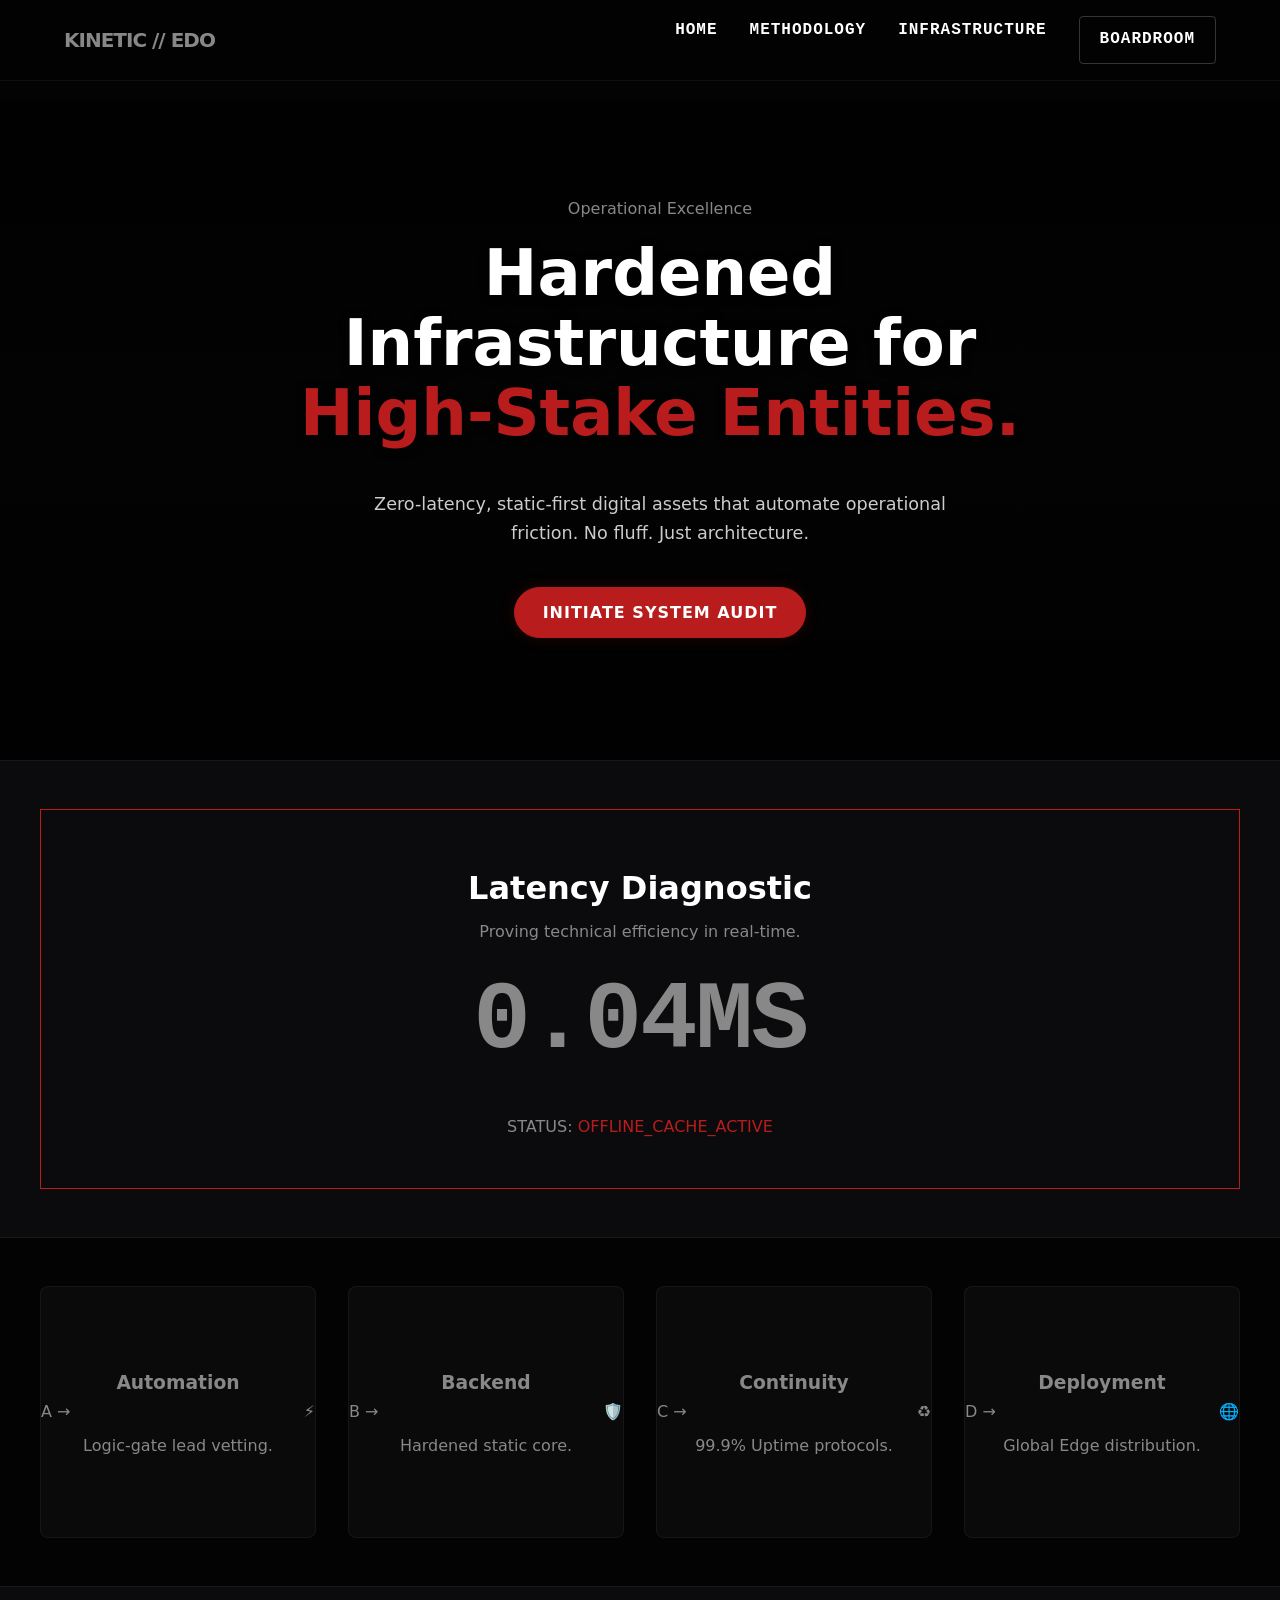
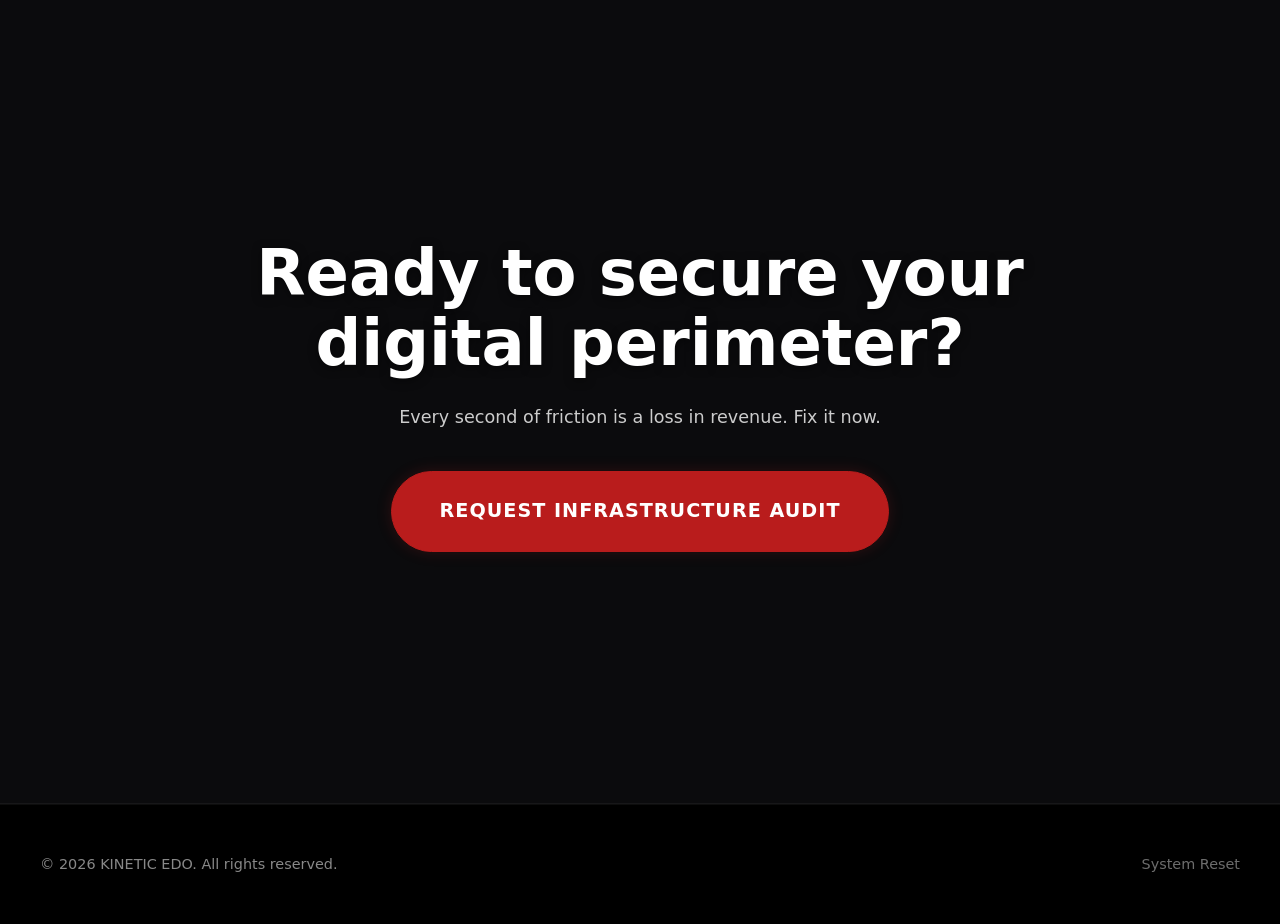
==== index.html @ d60614f1 "Add files via upload" ====
<!DOCTYPE html>
<html lang="en">
<head>
  <meta charset="UTF-8" />
  <meta name="viewport" content="width=device-width, initial-scale=1.0" />
  <title>EDO Infrastructure | Vision</title>
  <link rel="stylesheet" href="styles.css" />
  <meta name="description" content="Hardened digital infrastructure for high-stake entities." />
</head>
<body>

 <header class="site-header">
  <div class="container header-inner">
    <a href="index.html" class="brand"><span class="brand-text">KINETIC // EDO</span></a>
    
    <button class="mobile-nav-toggle" aria-expanded="false">
      <div class="hamburger"></div>
    </button>

   <nav class="nav">
  <ul class="nav-list">
    <li><a href="index.html" class="nav-link">Home</a></li> 
    <li><a href="about.html" class="nav-link">Methodology</a></li>
    <li><a href="services.html" class="nav-link">Infrastructure</a></li>
    <li><a href="portal.html" class="nav-link btn btn-outline">Boardroom</a></li>
  </ul>
</nav>
  </div>
</header>

  <main id="top">

<section id="hero" class="section hero reveal">
<div class="video-background">
  <div class="video-overlay"></div>
  <video autoplay muted loop playsinline id="hero-video">
  <source src="assets/icons/RED MATRIX.mp4" type="video/mp4">
  Your browser does not support the video tag.
</video>
</div>
  </div>

  <div class="container">
    <div class="hero-grid">
      <div class="hero-content">
        <p class="hero-eyebrow">Operational Excellence</p>
        <h1 class="hero-title">
          Hardened Infrastructure for <br>
          <span style="color:var(--color-accent)">High-Stake Entities.</span>
        </h1>
        <p class="hero-subtitle">
          Zero-latency, static-first digital assets that automate operational friction. 
          No fluff. Just architecture.
        </p>
        <div class="hero-actions">
          <a href="portal.html" class="btn btn-primary pulse">Initiate System Audit</a>
        </div>
      </div>
    </div>
  </div>
</section>

   <section id="audit" class="section reveal">
  <div class="container">
    <div class="audit-box glass">
      <div class="audit-header">
        <h2 class="section-title">Latency Diagnostic</h2>
        <p class="section-intro">Proving technical efficiency in real-time.</p>
      </div>
      <div class="audit-counter">
        <span id="load-time-display">00.00MS</span>
      </div>
      <p class="audit-status">STATUS: <span id="audit-status-text" style="color:var(--color-accent)">INITIALIZING...</span></p>
    </div>
  </div>
</section>

<section id="framework" class="section reveal">
  <div class="container">
    <div class="grid framework-grid">
      
      <div class="card glass" onclick="openDetail('automation')">
        <div class="card-header">
          <span class="card-id">A <span class="arrow">→</span></span>
          <div class="card-icon">⚡</div>
        </div>
        <div class="card-main-content">
          <h3>Automation</h3>
          <p>Logic-gate lead vetting.</p>
        </div>
        <div class="click-overlay"><span>CLICK ME</span></div>
        <div class="card-indicator"></div>
      </div> <div class="card glass" onclick="openDetail('backend')">
        <div class="card-header">
          <span class="card-id">B <span class="arrow">→</span></span>
          <div class="card-icon">🛡️</div>
        </div>
        <div class="card-main-content">
          <h3>Backend</h3>
          <p>Hardened static core.</p>
        </div>
        <div class="click-overlay"><span>CLICK ME</span></div>
        <div class="card-indicator"></div>
      </div> <div class="card glass" onclick="openDetail('continuity')">
        <div class="card-header">
          <span class="card-id">C <span class="arrow">→</span></span>
          <div class="card-icon">♻️</div>
        </div>
        <div class="card-main-content">
          <h3>Continuity</h3>
          <p>99.9% Uptime protocols.</p>
        </div>
        <div class="click-overlay"><span>CLICK ME</span></div>
        <div class="card-indicator"></div>
      </div> <div class="card glass" onclick="openDetail('deployment')">
        <div class="card-header">
          <span class="card-id">D <span class="arrow">→</span></span>
          <div class="card-icon">🌐</div>
        </div>
        <div class="card-main-content">
          <h3>Deployment</h3>
          <p>Global Edge distribution.</p>
        </div>
        <div class="click-overlay"><span>CLICK ME</span></div>
        <div class="card-indicator"></div>
      </div> </div> </div> </section>

    <section id="cta" class="section reveal" style="text-align: center; min-height: 80vh; display: flex; align-items: center;">
      <div class="container">
        <h2 class="hero-title">Ready to secure your <br>digital perimeter?</h2>
        <p class="hero-subtitle">Every second of friction is a loss in revenue. Fix it now.</p>
        <a href="portal.html" class="btn btn-primary pulse" style="font-size: 1.2rem; padding: 1.5rem 3rem;">Request Infrastructure Audit</a>
      </div>
    </section>

  </main>
<div id="detail-modal" class="modal-overlay" onclick="closeDetail()">
  <div class="modal-content glass" onclick="event.stopPropagation()">
    <button class="close-btn" onclick="closeDetail()">&times;</button>
    <div id="modal-body">
      </div>
  </div>
</div>
  <footer class="site-footer">
    <div class="container footer-inner">
      <p class="footer-copy">&copy; <span id="year"></span> KINETIC EDO. All rights reserved.</p>
      <ul class="footer-links">
        <li><a href="#top">System Reset</a></li>
      </ul>
    </div>
  </footer>

  <script src="scripts.js"></script>
</body>
</html>
---- styles.css ----
/* =========================================
   CLEAN GLOBAL ENGINE
   ========================================= */
:root {
  --color-bg: #030303;
  --color-bg-alt: #0b0b0d; /* Slightly lifted black for sections */
  --color-surface: #121214; /* Card surface */
  --color-border: rgba(255, 255, 255, 0.05);
  
  /* NEW SECONDARY: DEEP RED */
  --color-accent: #b91c1c; /* Blood/Deep Red */
  --color-accent-glow: rgba(185, 28, 28, 0.3);
  
  --color-text: #888888;
  --color-heading: #ffffff;
      /* Pure white for impact */
  
 
  --transition-smooth: all 0.4s cubic-bezier(0.16, 1, 0.3, 1);


  /* Typography */
  --font-sans: 'Inter', system-ui, -apple-system, sans-serif;
  --font-size-base: 16px;
  --line-height-base: 1.6;

  /* Spacing Scale (Unified) */
  --space-1: 0.25rem;
  --space-2: 0.5rem;
  --space-3: 0.75rem;
  --space-4: 1rem;
  --space-8: 2rem;
  --space-12: 3rem;
  --space-section: clamp(80px, 15vh, 160px); /* Use this for .section padding */

  /* Layout & Corners */
  --container-width: 1200px;
  --radius-sm: 4px;
  --radius-md: 8px;
  --radius-lg: 12px;
  
  /* Transitions */
  --transition-fast: 150ms ease-out;
  --transition-reveal: all 0.8s cubic-bezier(0.2, 1, 0.3, 1);
}

/* Global Reset */
body {
  margin: 0;
  background-color: var(--color-bg);
  color: var(--color-text);
  font-family: var(--font-sans);
  font-size: var(--font-size-base);
  line-height: var(--line-height-base);
  -webkit-font-smoothing: antialiased;
  overflow-x: hidden;
}

img {
  max-width: 100%;
  display: block;
}

a {
  color: inherit;
  text-decoration: none;
}

a:hover {
  text-decoration: none;
}

button,
input,
select,
textarea {
  font-family: inherit;
  font-size: inherit;
}
.audit-box {
  padding: var(--space-8);
  text-align: center;
  border: 1px solid var(--color-accent);
}

.audit-counter {
  font-family: monospace;
  font-size: clamp(2rem, 8vw, 5rem);
  font-weight: 800;
  color: var(--color-primary);
  margin-block: var(--space-4);
}
/* =========================================
   REUSABLE UTILITY CLASSES
   ========================================= */

/* Layout helpers */
.container {
  width: 100%;
  max-width: var(--container-width);
  margin: 0 auto;
  padding-inline: var(--space-4);
}

.section {
  padding-block: var(--space-12);
}

.section-header {
  max-width: 640px;
  margin: 0 auto var(--space-8);
  text-align: center;
}

.section-title {
  font-size: 2rem;
  line-height: 1.2;
  color: var(--color-heading);
  margin-bottom: var(--space-3);
}

.section-intro {
  color: var(--color-text-muted);
  margin: 0;
}

.grid {
  display: grid;
  gap: var(--space-6);
}

/* Card pattern */
.card {
  background-color: var(--color-surface);
  border-radius: var(--radius-md);
  padding: var(--space-6);
  border: 1px solid var(--color-border);
  box-shadow: var(--shadow-soft);
  transition: transform var(--transition-base), box-shadow var(--transition-base),
    border-color var(--transition-base), background-color var(--transition-base);
}

.card:hover {
  transform: translateY(-3px);
  box-shadow: 0 18px 45px rgba(15, 23, 42, 0.12);
  border-color: var(--color-primary-soft);
  background-color: #f9fafb;
}

/* Buttons */
.btn {
  display: inline-flex;
  align-items: center;
  justify-content: center;
  padding: 0.75rem 1.5rem;
  border-radius: 999px;
  font-weight: 600;
  border: 1px solid transparent;
  cursor: pointer;
  transition: background-color var(--transition-base),
    color var(--transition-base), border-color var(--transition-base),
    transform var(--transition-fast), box-shadow var(--transition-fast);
  text-decoration: none;
  white-space: nowrap;
}

.btn-primary {
  background-color: var(--color-primary);
  color: #ffffff;
  box-shadow: 0 10px 25px rgba(37, 99, 235, 0.3);
}

.btn-primary:hover {
  background-color: var(--color-primary-dark);
  transform: translateY(-1px);
  box-shadow: 0 14px 35px rgba(37, 99, 235, 0.4);
}

.btn-outline {
  background-color: transparent;
  color: var(--color-primary);
  border-color: var(--color-primary);
}

.btn-outline:hover {
  background-color: var(--color-primary-soft);
}

/* Typography helpers */
.text-center {
  text-align: center;
}

.text-muted {
  color: var(--color-text-muted);
}

/* =========================================
   HEADER & NAVIGATION (FIXED & HARDENED)
   ========================================= */

.site-header {
  position: fixed;
  top: 0;
  left: 0;
  width: 100%;
  z-index: 9999; /* Higher priority to stay on top */
  background-color: rgba(3, 3, 3, 0.9); 
  backdrop-filter: blur(20px);
  border-bottom: 1px solid var(--color-border);
}

.header-inner {
  display: flex;
  justify-content: space-between;
  align-items: center;
  height: 80px;
  width: 90%;
  max-width: 1200px;
  margin: 0 auto;
}

/* Brand */
.brand {
  display: inline-flex;
  align-items: center;
  text-decoration: none;
  gap: var(--space-2);
}

.brand-text {
  font-weight: 800;
  letter-spacing: -1px;
  font-size: 1.25rem;
  color: var(--color-primary); /* Sets "KINETIC // EDO" to your primary color */
}

/* =========================================
   DESKTOP NAVIGATION
   ========================================= */

.nav-list {
  display: flex;
  gap: var(--space-8);
  list-style: none;
  margin: 0;
  padding: 0;
}

.nav-link {
  position: relative;
  color: #ffffff;
  text-decoration: none;
  font-family: monospace;
  font-weight: 600;
  letter-spacing: 1px;
  text-transform: uppercase;
  padding: 10px 0;
  transition: color 0.3s ease;
}

/* Underline Animation */
.nav-link::after {
  content: '';
  position: absolute;
  bottom: 0;
  left: 50%;
  width: 0;
  height: 2px;
  background: var(--color-accent);
  box-shadow: 0 0 10px var(--color-accent), 0 0 20px var(--color-accent);
  transition: all 0.4s cubic-bezier(0.16, 1, 0.3, 1);
  transform: translateX(-50%);
}

.nav-link:hover {
  color: var(--color-accent);
  text-shadow: 0 0 8px rgba(185, 28, 28, 0.6);
}

.nav-link:hover::after {
  width: 100%;
}

/* Specialized 'Boardroom' Button */
.btn-outline {
  border: 1px solid rgba(255, 255, 255, 0.2);
  padding: 10px 20px !important;
  border-radius: 4px;
}

.btn-outline:hover {
  background: rgba(185, 28, 28, 0.1) !important;
  border-color: var(--color-accent) !important;
  box-shadow: inset 0 0 15px rgba(185, 28, 28, 0.3), 0 0 15px rgba(185, 28, 28, 0.2) !important;
}

/* =========================================
   MOBILE ENGINE (RESPONSIVE FIXES)
   ========================================= */

/* Hamburger Button */
.mobile-nav-toggle {
  display: none; /* Hidden on Desktop */
  background: transparent;
  border: 1px solid var(--color-accent);
  padding: 10px;
  cursor: pointer;
  z-index: 10000;
}

.hamburger {
  width: 22px;
  height: 2px;
  background: var(--color-accent);
  position: relative;
}

.hamburger::before, .hamburger::after {
  content: '';
  position: absolute;
  width: 22px;
  height: 2px;
  background: var(--color-accent);
  left: 0;
}
.hamburger::before { top: -6px; }
.hamburger::after { bottom: 6px; }

@media (max-width: 768px) {
  .mobile-nav-toggle {
    display: block; 
  }

  /* 1. THE NAV CONTAINER (The "Page") */
  .nav {
    position: fixed;
    top: 80px;      /* Starts right below the header */
    left: 0;
    width: 100%;
    height: 100vh;  /* Full screen height */
    background-color: #050505; 
    border-bottom: 2px solid var(--color-accent);
    display: none;  /* Hidden by default */
    z-index: 9998;
    padding-top: 50px; /* Space from the top of the menu */
  }

  /* 2. THE OPEN STATE */
  .nav.open {
    display: flex !important; /* Switch to Flex to center content */
    flex-direction: column;
    align-items: center;
  }

  /* 3. THE LIST (Centered and Spaced) */
  .nav-list {
    display: flex;
    flex-direction: column;
    gap: 2.5rem;   /* Big gaps for mobile tapping */
    padding: 0;
    margin: 0;
    text-align: center;
    width: 100%;
  }

  /* 4. THE LINKS (Bigger for Mobile) */
  .nav-link {
    font-size: 1.5rem !important;
    display: block;
    width: 100%;
  }
}
/* =========================================
   THE "FORCE CLICK" PROTOCOL
   ========================================= */

.site-header {
  position: fixed;
  top: 0;
  left: 0;
  width: 100%;
  z-index: 9999;
  background-color: rgba(3, 3, 3, 0.9); 
  backdrop-filter: blur(20px);
  border-bottom: 1px solid var(--color-border);
  overflow: visible; /* Add this line */
}

.header-inner, .nav, .nav-list, .nav-link {
  /* This ensures the children (the links) are also interactive */
  z-index: 100000 !important;
  pointer-events: auto !important;
  cursor: pointer !important;
}

/* If you have a background video or matrix effect, 
   push it to the back explicitly */
.hero-video, .matrix-bg, canvas {
  z-index: -1 !important;
  pointer-events: none !important;
}

/* Ensure the main content doesn't "float" over the header */
main {
  position: relative;
  z-index: 1;
}

/* The Boardroom Button Flip */
.btn-boardroom {
  background: transparent;
  color: var(--color-heading);
  border: 1px solid var(--color-border);
  padding: 12px 24px;
  text-transform: uppercase;
  font-size: 0.7rem;
  letter-spacing: 2px;
  transition: var(--transition-smooth);
}

.btn-boardroom:hover {
  background: var(--color-heading); /* Turns White */
  color: #000000 !important;        /* Text turns Black */
  border-color: var(--color-heading);
  box-shadow: 0 10px 30px rgba(255, 255, 255, 0.1);
}


.status-indicator {
  display: inline-flex;
  align-items: center;
  gap: 8px;
  font-family: monospace;
  font-size: 0.7rem;
  color: var(--color-signal); /* Cyber Lime */
  text-transform: uppercase;
}

.blip {
  width: 6px;
  height: 6px;
  background: var(--color-signal);
  border-radius: 50%;
  animation: blink 1.5s infinite;
}

@keyframes blink {
  0% { opacity: 1; }
  50% { opacity: 0.3; }
  100% { opacity: 1; }
}





/* =========================================
   FINAL UNIFIED HERO (VIDEO + CENTERED)
   ========================================= */
.hero {
  position: relative;
  /* CHANGE THIS LINE: Remove var(--color-bg) and set to transparent */
  background: transparent; 
  
  padding: 80px 20px 40px 20px; 
  display: flex;
  flex-direction: column;
  align-items: center; 
  justify-content: flex-start;
  min-height: 60vh; 
  text-align: center;
  width: 100%;
  overflow: hidden; /* Important to keep video inside the box */
}

.video-background {
  position: absolute;
  top: 0;
  left: 0;
  width: 100%;
  height: 100%;
  z-index: 1; /* Sits at the very bottom */
}

#hero-video {
  width: 100%;
  height: 100%;
  object-fit: cover; /* This crops the YouTube UI if you caught any edges */
  opacity: 0; /* Start invisible */
  animation: fadeInVideo 2s ease-in forwards; /* Fade in over 2 seconds */
  filter: brightness(0.6) contrast(1.2); /* Makes the red Matrix look deeper and sharper */
}

@keyframes fadeInVideo {
  to { opacity: 0.5; } /* Final opacity - keeps it subtle behind the text */
}

.video-overlay {
  position: absolute;
  top: 0;
  left: 0;
  width: 100%;
  height: 100%;
  /* A heavy black-to-transparent gradient hides the edges of the video */
  background: linear-gradient(to bottom, rgba(0,0,0,0.8) 0%, transparent 50%, rgba(0,0,0,0.8) 100%);
  z-index: 2;
}

.hero-grid {
  position: relative;
  z-index: 10; /* Forces text ABOVE the video and overlay */
  width: 100%;
  display: flex;
  justify-content: center;
  margin-top: 0; 
}

.hero-content {
  max-width: 850px;
  margin: 0 auto;
  text-align: center;
  display: flex;
  flex-direction: column;
  align-items: center;
}

/* Ensure the title and eyebrow are punchy */
.hero-title {
  font-size: clamp(2.5rem, 5vw, 4rem);
  line-height: 1.1;
  color: #ffffff;
  margin: 0 0 1.5rem;
  font-weight: 800;
  text-shadow: 0 2px 10px rgba(0,0,0,0.5);
}

.hero-subtitle {
  color: #ccc;
  font-size: 1.1rem;
  line-height: 1.6;
  margin-bottom: 2.5rem;
  max-width: 600px;
}
/* =========================================
   RED SYSTEM BUTTONS (FIXED)
   ========================================= */
.btn-primary {
  background-color: var(--color-accent) !important;
  border: 1px solid var(--color-accent) !important;
  color: #ffffff !important;
  padding: 12px 28px;
  text-transform: uppercase;
  font-weight: 600;
  letter-spacing: 1px;
  transition: all 0.3s ease;
  box-shadow: 0 0 15px rgba(185, 28, 28, 0.2);
  cursor: pointer;
  display: inline-block;
}

.btn-primary:hover {
  background-color: #991b1b !important;
  box-shadow: 0 0 25px rgba(185, 28, 28, 0.5) !important;
  transform: translateY(-2px);
}

/* FIX: The Pulse Animation (Turning Blue to Red) */
.pulse {
  animation: pulse-red 2s infinite;
}

@keyframes pulse-red {
  0% {
    box-shadow: 0 0 0 0 rgba(185, 28, 28, 0.7);
  }
  70% {
    box-shadow: 0 0 0 15px rgba(185, 28, 28, 0);
  }
  100% {
    box-shadow: 0 0 0 0 rgba(185, 28, 28, 0);
  }
}
/* =========================================
   ABC+D FRAMEWORK: BLUR & FILL EFFECT
   ========================================= */

#framework .container {
  max-width: 1200px;
  margin: 0 auto;
  padding: 0 var(--space-6);
  display: flex;
  justify-content: center;
}

.framework-grid {
  display: grid;
  grid-template-columns: repeat(auto-fit, minmax(260px, 1fr));
  gap: var(--space-8);
  width: 100%;
}

.framework-grid .card {
  background: #0a0a0a;
  border: 1px solid rgba(255, 255, 255, 0.05);
  padding: var(--space-10);
  position: relative;
  min-height: 250px; 
  cursor: pointer;
  overflow: hidden;
  
  /* ADDED: Forces everything in the card to center */
  display: flex;
  flex-direction: column;
  align-items: center;      
  justify-content: center;   
  text-align: center;
  
  transition: all 0.4s cubic-bezier(0.16, 1, 0.3, 1);
}

/* 1. TEXT BLUR LOGIC + CENTERING */
.card-main-content {
  /* ADDED: Ensures title and p tag stay centered during the blur */
  display: flex;
  flex-direction: column;
  align-items: center;
  justify-content: center;
  width: 100%;
  
  transition: all 0.5s cubic-bezier(0.16, 1, 0.3, 1);
  opacity: 1;
  filter: blur(0px);
}

.card:hover .card-main-content {
  opacity: 0;
  filter: blur(12px); 
  transform: scale(0.95);
}

.click-overlay {
  position: absolute;
  top: 0;
  left: 0;
  width: 100%;
  height: 100%;
  display: flex;
  align-items: center;
  justify-content: center;
  pointer-events: none; 
  opacity: 0;
  z-index: 5; 
  transform: scale(1.1);
  transition: all 0.4s ease;
}

.click-overlay span {
  font-family: monospace;
  font-size: 1.4rem;
  font-weight: 900;
  color: var(--color-accent); 
  letter-spacing: 4px;
  text-shadow: 0 0 15px rgba(185, 28, 28, 0.6);
  text-transform: uppercase;
}

.card:hover .click-overlay {
  opacity: 1;
  transform: scale(1);
}

/* 3. CARD GLOW & INDICATOR */
.framework-grid .card:hover {
  border-color: var(--color-accent);
  box-shadow: inset 0 0 20px rgba(185, 28, 28, 0.05),
              0 15px 40px -10px rgba(185, 28, 28, 0.2);
}

.card-indicator {
  position: absolute;
  bottom: 0;
  left: 0;
  width: 100%;
  height: 3px;
  background: var(--color-accent);
  transform: scaleX(0);
  transition: transform 0.4s ease;
  transform-origin: left;
}

.card:hover .card-indicator {
  transform: scaleX(1);
}

/* Header Elements (A, B, C, D) stays at top corners */
.card-header {
  /* ADDED: Absolute positioning keeps icons from pushing text off-center */
  position: absolute;
  top: var(--space-6);
  left: 0;
  width: 100%;
  padding: 0 var(--space-10);
  
  display: flex;
  justify-content: space-between;
  z-index: 2; 
}

.card:hover .card-id, .card:hover .arrow {
  color: var(--color-accent) !important;
}
/* =========================================
   FIXED MODAL POSITIONING
   ========================================= */
.modal-overlay {
  position: fixed; /* FIXED is the key—it stays on the screen */
  top: 0;
  left: 0;
  width: 100vw;
  height: 100vh;
  background: rgba(0, 0, 0, 0.95); /* Heavy dark backdrop */
  display: flex;
  align-items: center;
  justify-content: center;
  
  /* Initial State (Hidden) */
  opacity: 0;
  pointer-events: none;
  visibility: hidden;
  
  transition: all 0.4s ease;
  z-index: 9999; /* Higher than EVERYTHING else */
}

/* When Javascript adds the 'active' class */
.modal-overlay.active {
  opacity: 1;
  pointer-events: auto;
  visibility: visible;
}

.modal-content {
  background: #0a0a0a;
  border: 1px solid var(--color-accent); /* Deep Red Border */
  padding: 3rem;
  max-width: 600px;
  width: 90%;
  position: relative;
  box-shadow: 0 0 50px rgba(185, 28, 28, 0.2);
  
  /* Animation for the box popping up */
  transform: translateY(20px);
  transition: transform 0.4s ease;
}

.modal-overlay.active .modal-content {
  transform: translateY(0);
}

.close-btn {
  position: absolute;
  top: 15px;
  right: 20px;
  background: none;
  border: none;
  color: #fff;
  font-size: 2.5rem;
  cursor: pointer;
  line-height: 1;
}

.close-btn:hover {
  color: var(--color-accent);

}.audit-counter {
  font-family: 'Courier New', Courier, monospace; /* Terminal font */
  font-size: clamp(3rem, 8vw, 6rem);
  font-weight: 900;
  letter-spacing: -2px;
  margin: var(--space-6) 0;
  min-height: 1.2em;
  display: flex;
  justify-content: center;
  align-items: center;
}

#load-time-display {
  transition: color 0.5s ease;
}

/* Subtle flicker for that terminal feel */
.flicker-text {
  animation: terminal-flicker 0.15s infinite secondary;
}

@keyframes terminal-flicker {
  0% { opacity: 1; }
  50% { opacity: 0.8; }
  100% { opacity: 1; }
}

#cta {
  text-align: center; /* Forces all text elements inside to the middle */
  display: flex;
  flex-direction: column;
  align-items: center; 
  justify-content: center;
}

#cta .hero-title, 
#cta .hero-subtitle {
  margin-left: auto;
  margin-right: auto;
  text-align: center; /* Double-down on centering the text itself */
  max-width: 800px;   /* Prevents the line from getting too long/ugly */
}
/* =========================================
   ABOUT SECTION
   ========================================= */

.about {
  background-color: var(--color-bg);
}

.about-grid {
  display: grid;
  gap: var(--space-8);
  align-items: flex-start;
}

.about-text {
  font-size: 1rem;
  color: var(--color-text-muted);
  display: flex;
  flex-direction: column;
  gap: var(--space-3);
}

.about-highlights {
  display: grid;
  gap: var(--space-4);
}

.about-card {
  background-color: #f9fafb;
  border-radius: var(--radius-md);
  padding: var(--space-4);
  border: 1px solid var(--color-border);
}

.about-card-title {
  margin-top: 0;
  margin-bottom: var(--space-2);
  font-size: 1.05rem;
  color: var(--color-heading);
}

.about-card-text {
  margin: 0;
  color: var(--color-text-muted);
}
/* Split Philosophy Styles */
.split-philosophy {
  padding-block: 0;
  border-bottom: 1px solid var(--color-border);
}

.side-old, .side-new {
  padding: var(--space-section) var(--space-8);
}

.side-old {
  background-color: #000;
  opacity: 0.6;
}

.side-new {
  background-color: var(--color-bg-alt);
  border-left: 1px solid var(--color-border);
}

.comparison-list {
  list-style: none;
  padding: 0;
  margin-top: var(--space-4);
}

.comparison-list li {
  margin-bottom: var(--space-2);
  font-family: monospace;
}

/* Timeline Styles */
.timeline {
  position: relative;
  max-width: 800px;
  margin: 0 auto;
  padding-left: 40px;
  border-left: 1px solid var(--color-border);
}

.timeline-item {
  position: relative;
  margin-bottom: var(--space-8);
}

.timeline-dot {
  position: absolute;
  left: -46px;
  top: 5px;
  width: 10px;
  height: 10px;
  background: var(--color-accent);
  border-radius: 50%;
  box-shadow: 0 0 10px var(--color-accent);
}

/* Architect Card */
.architect-card {
  display: flex;
  gap: var(--space-8);
  padding: var(--space-10);
  align-items: center;
}

.github-badge {
  display: inline-block;
  margin-top: var(--space-4);
  padding: 8px 16px;
  border: 1px solid var(--color-accent);
  color: var(--color-accent);
  font-family: monospace;
  font-size: 0.8rem;
}

/* =========================================
   METHODOLOGY: KINETIC STYLING
   ========================================= */

/* 1. Split Philosophy Upgrade */
.side-old {
  background: linear-gradient(135deg, #000 0%, #111 100%);
  border-right: 1px solid rgba(255, 255, 255, 0.05);
}

.side-new {
  background: linear-gradient(135deg, #050505 0%, #0a0000 100%);
  position: relative;
}

.side-new::after {
  content: 'ENCRYPTED';
  position: absolute;
  top: 10px;
  right: 10px;
  font-size: 0.6rem;
  color: var(--color-accent);
  opacity: 0.3;
  letter-spacing: 2px;
}

/* 2. Moving Timeline Logic */
.timeline-container {
  position: relative;
  max-width: 800px;
  margin: 4rem auto;
  padding-left: 50px;
}

/* The Background (Static) Line */
.timeline-container::before {
  content: '';
  position: absolute;
  left: 20px;
  top: 0;
  width: 2px;
  height: 100%;
  background: rgba(255, 255, 255, 0.05);
}

/* The Moving (Glow) Line */
.timeline-progress {
  position: absolute;
  left: 20px;
  top: 0;
  width: 2px;
  height: 0; /* Animated via scroll */
  background: var(--color-accent);
  box-shadow: 0 0 15px var(--color-accent);
  z-index: 1;
  transition: height 0.1s linear;
}

.timeline-item {
  position: relative;
  margin-bottom: 5rem;
  opacity: 0.3;
  transform: translateX(-10px);
  transition: all 0.6s ease;
}

/* When the item becomes "active" on scroll */
.timeline-item.active {
  opacity: 1;
  transform: translateX(0);
}

.timeline-dot {
  position: absolute;
  left: -42px;
  top: 5px;
  width: 14px;
  height: 14px;
  background: #000;
  border: 2px solid #333;
  border-radius: 50%;
  z-index: 2;
  transition: all 0.4s ease;
}

.timeline-item.active .timeline-dot {
  border-color: var(--color-accent);
  box-shadow: 0 0 15px var(--color-accent);
  background: var(--color-accent);
}

.day-tag {
  font-family: monospace;
  color: var(--color-accent);
  font-size: 0.8rem;
  letter-spacing: 2px;
  display: block;
  margin-bottom: 0.5rem;
}

.timeline-content h3 {
  font-size: 1.5rem;
  text-transform: uppercase;
  margin-bottom: 0.5rem;
}


/* =========================================
   SPLIT PHILOSOPHY: HUD INTERFACE
   ========================================= */

.philosophy-grid {
  display: grid;
  grid-template-columns: 1fr 2px 1fr; /* Two sides separated by a 2px line */
  gap: 0;
  min-height: 60vh;
  align-items: stretch;
  background: #050505;
  border: 1px solid rgba(255, 255, 255, 0.03);
}

.philosophy-side {
  padding: var(--space-16) var(--space-8);
  display: flex;
  flex-direction: column;
  justify-content: center; /* Vertical Center */
  align-items: center;     /* Horizontal Center */
  text-align: center;      /* Text Center */
  transition: all 0.5s ease;
}

/* Legacy Side - Dim and desaturated */
.legacy-logic {
  background: rgba(0, 0, 0, 0.8);
  opacity: 0.5;
  filter: grayscale(1);
}

.legacy-logic:hover {
  opacity: 0.7;
}

/* Kinetic Side - Sharp and Glowing */
.kinetic-logic {
  background: linear-gradient(135deg, #0a0a0a 0%, #050000 100%);
  position: relative;
}

.side-title {
  font-size: clamp(1.8rem, 4vw, 2.5rem);
  text-transform: uppercase;
  letter-spacing: -1px;
  margin-bottom: var(--space-6);
}

.dim-text { color: #555; }

/* The Comparison List Styling */
.comparison-list {
  list-style: none;
  padding: 0;
  width: 100%;
}

.comparison-list li {
  font-family: 'Courier New', monospace;
  font-size: 1rem;
  margin-bottom: var(--space-3);
  letter-spacing: 1px;
  position: relative;
}

/* Red accent bullet points for the Kinetic side */
.kinetic-logic .comparison-list li::before {
  content: '>';
  color: var(--color-accent);
  margin-right: 10px;
  font-weight: bold;
}

/* 3. THE CENTER DIVIDER */
.philosophy-divider {
  position: relative;
  background: rgba(255, 255, 255, 0.05);
}

.divider-line {
  width: 2px;
  height: 100%;
  background: linear-gradient(to bottom, transparent, var(--color-accent), transparent);
  box-shadow: 0 0 15px var(--color-accent);
}

.divider-node {
  position: absolute;
  top: 50%;
  left: 50%;
  transform: translate(-50%, -50%);
  width: 10px;
  height: 10px;
  background: var(--color-accent);
  border-radius: 50%;
  box-shadow: 0 0 20px var(--color-accent);
  z-index: 10;
}

/* =========================================
   THE MISSION: TERMINAL GLOW
   ========================================= */

.mission-card {
  background: #050505;
  border: 1px solid rgba(255, 255, 255, 0.05);
  padding: var(--space-12);
  position: relative;
  overflow: hidden;
  transition: all 0.5s cubic-bezier(0.16, 1, 0.3, 1);
  text-align: center;
  z-index: 1;
}

/* 1. The Red Atmosphere Hover (Replaces the White) */
.mission-card:hover {
  border-color: var(--color-accent);
  box-shadow: inset 0 0 50px rgba(185, 28, 28, 0.15),
              0 0 30px rgba(185, 28, 28, 0.1);
  transform: scale(1.01);
}

.mission-glow {
  position: absolute;
  top: 50%;
  left: 50%;
  width: 150%;
  height: 150%;
  background: radial-gradient(circle, rgba(185, 28, 28, 0.1) 0%, transparent 70%);
  transform: translate(-50%, -50%);
  opacity: 0;
  transition: opacity 0.8s ease;
  pointer-events: none;
  z-index: -1;
}

.mission-card:hover .mission-glow {
  opacity: 1;
}

/* 2. Text Styling */
.mission-quote {
  font-size: 1.5rem;
  font-style: italic;
  color: #fff;
  margin: 2rem auto;
  max-width: 800px;
  line-height: 1.4;
  position: relative;
  border: none; /* Removed the old side-border for a cleaner look */
}

/* Adding "Matrix" brackets around the quote on hover */
.mission-quote::before, .mission-quote::after {
  content: '';
  position: absolute;
  width: 20px;
  height: 100%;
  border-color: var(--color-accent);
  border-style: solid;
  opacity: 0;
  transition: all 0.4s ease;
}

.mission-quote::before { top: 0; left: -30px; border-width: 2px 0 2px 2px; }
.mission-quote::after { top: 0; right: -30px; border-width: 2px 2px 2px 0; }

.mission-card:hover .mission-quote::before,
.mission-card:hover .mission-quote::after {
  opacity: 1;
  transform: translateX(10px); /* Quote "brackets" slide in */
}

/* 3. System Status Bar */
.system-status {
  margin-top: 3rem;
  font-family: monospace;
  font-size: 0.7rem;
  letter-spacing: 3px;
  color: #444;
  transition: color 0.4s ease;
}

.status-dot {
  display: inline-block;
  width: 8px;
  height: 8px;
  background: #222;
  border-radius: 50%;
  margin-right: 10px;
}

.mission-card:hover .system-status { color: var(--color-accent); }
.mission-card:hover .status-dot {
  background: var(--color-accent);
  box-shadow: 0 0 10px var(--color-accent);
  animation: pulse-red 1.5s infinite;
}

@keyframes pulse-red {
  0% { opacity: 1; }
  50% { opacity: 0.3; }
  100% { opacity: 1; }
}


/* =========================================
   CLEANUP: KILL THE WHITE HOVER
   ========================================= */

/* Target all cards in the methodology/about pages */
.about-card, .architect-card, .mission-card {
    background-color: #050505 !important; /* Forces dark background */
    color: #ffffff !important;
    border: 1px solid rgba(255, 255, 255, 0.05) !important;
}

/* Force hover to be transparent/red instead of white */
.about-card:hover, .architect-card:hover, .mission-card:hover {
    background-color: #080808 !important; 
    border-color: var(--color-accent) !important;
    box-shadow: 0 0 20px rgba(185, 28, 28, 0.2) !important;
}

/* Fix the text colors so they don't disappear */
.about-card-title, .about-card-text, .section-title, .text-muted {
    color: #ffffff !important;
}

.text-muted {
    opacity: 0.7;
}
.architect-card {
    position: relative;
    background: #050505;
    border: 1px solid rgba(255, 255, 255, 0.05);
    transition: all 0.4s ease;
}

/* Red Corner Brackets */
.architect-card::before {
    content: '';
    position: absolute;
    top: 0;
    left: 0;
    width: 0;
    height: 0;
    border-top: 2px solid var(--color-accent);
    border-left: 2px solid var(--color-accent);
    transition: all 0.3s ease;
    opacity: 0;
}

.architect-card:hover::before {
    width: 30px;
    height: 30px;
    opacity: 1;
}

.architect-card:hover {
    transform: translateY(-5px);
    box-shadow: 0 10px 30px rgba(0, 0, 0, 0.5), 0 0 20px rgba(185, 28, 28, 0.1);
}
/* =========================================
   SERVICES SECTION
   ========================================= */

.services {
  background-color: var(--color-bg-alt);
}

.service-grid {
  grid-template-columns: repeat(auto-fit, minmax(240px, 1fr));
}

.service-card .card-title {
  margin-top: 0;
  margin-bottom: var(--space-3);
  font-size: 1.1rem;
  color: var(--color-heading);
}

.service-card .card-text {
  margin: 0 0 var(--space-3);
  color: var(--color-text-muted);
}

.card-list {
  list-style: none;
  padding: 0;
  margin: 0;
  color: var(--color-text-muted);
  font-size: 0.95rem;
}

.card-list li {
  display: flex;
  align-items: center;
  gap: var(--space-2);
  margin-bottom: var(--space-2);
}

.card-list li::before {
  content: "✓";
  color: var(--color-primary);
  font-weight: 600;
}

.section-cta {
  margin-top: var(--space-8);
  text-align: center;
  color: var(--color-text-muted);
}
/* Stack Grid */
.stack-grid {
  display: grid;
  grid-template-columns: repeat(auto-fit, minmax(150px, 1fr));
  gap: var(--space-8);
  margin-top: var(--space-12);
}

.icon-glow {
  width: 80px;
  height: 80px;
  margin: 0 auto 20px;
  display: flex;
  align-items: center;
  justify-content: center;
  border: 1px solid var(--color-border);
  border-radius: 50%;
  font-weight: 800;
  transition: all 0.4s ease;
  background: rgba(255,255,255,0.02);
}

.stack-card:hover .icon-glow {
  border-color: var(--color-accent);
  box-shadow: 0 0 20px rgba(56, 189, 248, 0.4);
  color: var(--color-accent);
}

/* Z-Pattern blocks */
.capability-block {
  display: grid;
  grid-template-columns: 1fr 1fr;
  gap: var(--space-12);
  align-items: center;
  margin-bottom: var(--space-section);
}

.capability-media {
  aspect-ratio: 16 / 9;
  display: flex;
  align-items: center;
  justify-content: center;
  background: linear-gradient(135deg, #111, #000);
}

/* Bar Chart */
.bar-chart-container {
  max-width: 700px;
  margin: 0 auto;
}

.bar-group {
  margin-bottom: var(--space-6);
}

.bar-bg {
  height: 30px;
  background: rgba(255,255,255,0.05);
  border-radius: 99px;
  overflow: hidden;
  margin-top: 10px;
}

.bar-fill {
  height: 100%;
  display: flex;
  align-items: center;
  padding-left: 20px;
  font-size: 0.8rem;
  font-weight: bold;
}

.bar-fill.legacy { background: #333; color: #777; }
.bar-fill.kinetic { background: var(--color-accent); color: #000; }
/* =========================================
   INFRASTRUCTURE: THE DOOM LOOK
   ========================================= */

.stack-section { background: radial-gradient(circle at center, #0a0000 0%, #000 100%); }

.stack-card {
  position: relative;
  padding: 20px;
  background: rgba(255, 255, 255, 0.02);
  border: 1px solid rgba(255, 255, 255, 0.05);
  transition: all 0.4s cubic-bezier(0.175, 0.885, 0.32, 1.275);
}

.stack-card:hover {
  transform: translateY(-10px) scale(1.05);
  background: rgba(185, 28, 28, 0.05);
  border-color: var(--color-accent);
}

.stack-status {
  font-family: monospace;
  font-size: 0.6rem;
  color: #444;
  margin-top: 10px;
  display: block;
  letter-spacing: 1px;
}

.stack-card:hover .stack-status { color: var(--color-accent); }

/* CAPABILITY BLOCKS */
.capability-block {
  display: grid;
  grid-template-columns: 1.2fr 0.8fr;
  gap: 60px;
  margin-bottom: 120px;
  align-items: center;
}

.capability-block.reverse { grid-template-columns: 0.8fr 1.2fr; }

.cap-id {
  font-family: monospace;
  color: var(--color-accent);
  font-size: 1rem;
  margin-bottom: 10px;
  opacity: 0.5;
}

.cap-title {
  font-size: 2rem;
  text-transform: uppercase;
  margin-bottom: 20px;
}

/* THE GLASS PANEL */
.glass-panel {
  background: rgba(10, 10, 10, 0.8);
  border: 1px solid rgba(255, 255, 255, 0.1);
  backdrop-filter: blur(10px);
  padding: 20px;
  position: relative;
  box-shadow: 0 20px 50px rgba(0,0,0,0.5);
}

.code-header {
  border-bottom: 1px solid rgba(255, 255, 255, 0.1);
  padding-bottom: 10px;
  margin-bottom: 15px;
  font-family: monospace;
  font-size: 0.7rem;
  color: #666;
}

/* SCANLINE ANIMATION */
.security-shield-hex {
  width: 150px;
  height: 150px;
  background: rgba(185, 28, 28, 0.1);
  border: 2px solid var(--color-accent);
  display: flex;
  align-items: center;
  justify-content: center;
  font-weight: 900;
  clip-path: polygon(50% 0%, 100% 25%, 100% 75%, 50% 100%, 0% 75%, 0% 25%);
  position: relative;
  overflow: hidden;
}

.scan-line {
  position: absolute;
  top: -100%;
  left: 0;
  width: 100%;
  height: 50%;
  background: linear-gradient(to bottom, transparent, var(--color-accent), transparent);
  opacity: 0.5;
  animation: scanning 3s infinite linear;
}

@keyframes scanning {
  0% { top: -100%; }
  100% { top: 100%; }
}

/* BAR CHART ANIMATION */
.bar-chart-container { margin-top: 40px; }

.bar-label {
  display: flex;
  justify-content: space-between;
  font-family: monospace;
  font-size: 0.8rem;
  margin-bottom: 10px;
}

.bar-fill {
  width: 0; /* Animated via JS */
  transition: width 1.5s cubic-bezier(0.1, 1, 0.3, 1);
}

.bar-fill.kinetic {
  background: var(--color-accent);
  box-shadow: 0 0 20px var(--color-accent);
}
/* =========================================
   FIX 1: NAV BAR OVERLAP
   ========================================= */
main {
  /* This ensures the first section starts AFTER the nav bar height */
  padding-top: 100px; 
}

/* =========================================
   FIX 2: PURGE BLUE GLOW -> FORCE RED
   ========================================= */
.stack-card:hover .icon-glow {
  border-color: var(--color-accent) !important;
  /* Replaced the blue (56, 189, 248) with your deep red */
  box-shadow: 0 0 25px rgba(185, 28, 28, 0.6), 
              inset 0 0 10px rgba(185, 28, 28, 0.4) !important;
  color: var(--color-accent) !important;
  background: rgba(185, 28, 28, 0.05) !important;
}

/* Ensure the labels also turn red on hover */
.stack-card:hover .stack-label {
  color: #fff;
  text-shadow: 0 0 8px rgba(185, 28, 28, 0.5);
}

/* =========================================
   FIX 3: STACK GRID SPACING
   ========================================= */
.stack-grid {
  display: grid;
  grid-template-columns: repeat(auto-fit, minmax(180px, 1fr));
  gap: var(--space-8);
  margin-top: var(--space-12);
  padding-bottom: 4rem; /* Extra space before the next section */
}
/* =========================================
   CONTACT SECTION
   ========================================= */

.contact {
  background-color: var(--color-bg);
}

.contact-grid {
  display: grid;
  gap: var(--space-8);
  align-items: flex-start;
}

.contact-details {
  color: var(--color-text-muted);
}

.contact-subtitle {
  margin-top: 0;
  margin-bottom: var(--space-3);
  color: var(--color-heading);
}

.contact-list {
  list-style: none;
  padding: 0;
  margin: var(--space-4) 0 0;
  display: flex;
  flex-direction: column;
  gap: var(--space-2);
}

.contact-list a {
  color: var(--color-primary-dark);
}

.contact-list a:hover {
  text-decoration: underline;
}

/* Contact form */
.contact-form {
  background-color: #f9fafb;
  border-radius: var(--radius-md);
  padding: var(--space-6);
  border: 1px solid var(--color-border);
}

.form-group {
  margin-bottom: var(--space-4);
}

.form-group label {
  display: block;
  font-size: 0.9rem;
  font-weight: 600;
  margin-bottom: var(--space-2);
  color: var(--color-heading);
}

.form-group input,
.form-group select,
.form-group textarea {
  width: 100%;
  padding: 0.65rem 0.8rem;
  border-radius: var(--radius-sm);
  border: 1px solid #d1d5db;
  background-color: #ffffff;
  transition: border-color var(--transition-fast),
    box-shadow var(--transition-fast);
}

.form-group input:focus,
.form-group select:focus,
.form-group textarea:focus {
  outline: none;
  border-color: var(--color-primary);
  box-shadow: 0 0 0 1px var(--color-primary-soft);
}

.form-note {
  margin-top: var(--space-3);
  font-size: 0.85rem;
  color: var(--color-text-muted);
}
/* Security Gate Mockup */
.security-gate {
  max-width: 450px;
  margin: 0 auto;
  padding: var(--space-10);
  border: 1px solid var(--color-accent);
  box-shadow: 0 0 50px rgba(56, 189, 248, 0.1);
}

.lock-icon {
  font-size: 3rem;
  margin-bottom: var(--space-4);
}

.mock-form input {
  background: rgba(255,255,255,0.05) !important;
  border-color: var(--color-border) !important;
  color: #444 !important; /* Makes it look disabled */
}

/* Map & Nodes */
.map-container {
  height: 400px;
  margin-top: var(--space-8);
  position: relative;
  background: radial-gradient(circle at center, #111, #000);
  overflow: hidden;
}

.map-svg-mockup {
  width: 100%;
  height: 100%;
  position: relative;
  opacity: 0.6;
}

.pulse-node {
  position: absolute;
  width: 12px;
  height: 12px;
  background: var(--color-accent);
  border-radius: 50%;
  box-shadow: 0 0 15px var(--color-accent);
  animation: node-pulse 2s infinite;
}

@keyframes node-pulse {
  0% { transform: scale(1); opacity: 1; }
  100% { transform: scale(3); opacity: 0; }
}

.map-label {
  position: absolute;
  bottom: 20px;
  left: 50%;
  transform: translateX(-50%);
  font-family: monospace;
  font-size: 0.7rem;
  letter-spacing: 2px;
  color: var(--color-accent);
}

/* =========================================
   BOARDROOM: KINETIC COMMAND CENTER
   ========================================= */

/* 1. The Restricted Gate */
.kinetic-panel {
  background: rgba(5, 5, 5, 0.95);
  border: 1px solid rgba(185, 28, 28, 0.3);
  padding: 3rem;
  position: relative;
  overflow: hidden;
  box-shadow: 0 0 50px rgba(185, 28, 28, 0.1);
}

.gate-scan-line {
  position: absolute;
  top: 0;
  left: 0;
  width: 100%;
  height: 2px;
  background: var(--color-accent);
  box-shadow: 0 0 15px var(--color-accent);
  animation: scan-vertical 4s infinite linear;
  z-index: 5;
}

@keyframes scan-vertical {
  0% { top: 0; }
  100% { top: 100%; }
}

.btn-locked {
  width: 100%;
  background: transparent;
  border: 1px solid #222;
  color: #444;
  font-family: monospace;
  padding: 15px;
  cursor: not-allowed;
  letter-spacing: 3px;
}

/* 2. The Intelligence Audit Form */
.terminal-panel {
  background: #080808;
  border: 1px solid rgba(255, 255, 255, 0.05);
  padding: 40px;
  position: relative;
}

.terminal-panel::before {
  content: 'SECURE_TRANSIT';
  position: absolute;
  top: 10px;
  left: 10px;
  font-family: monospace;
  font-size: 0.6rem;
  color: var(--color-accent);
  opacity: 0.4;
}

/* Form Styling */
.kinetic-form label {
  color: var(--color-accent);
  font-family: monospace;
  font-size: 0.75rem;
  letter-spacing: 2px;
  display: block;
  margin-bottom: 10px;
}

.kinetic-form input, .kinetic-form select, .kinetic-form textarea {
  background: #000 !important;
  border: 1px solid #222 !important;
  color: #fff !important;
  border-radius: 0;
  padding: 12px;
  font-family: 'Courier New', monospace;
  transition: all 0.3s ease;
}

.kinetic-form input:focus, .kinetic-form select:focus {
  border-color: var(--color-accent) !important;
  box-shadow: 0 0 15px rgba(185, 28, 28, 0.2);
  outline: none;
}

/* Submit Button Hover */
.btn-kinetic-submit {
  width: 100%;
  background: transparent;
  border: 1px solid var(--color-accent);
  color: var(--color-accent);
  padding: 20px;
  font-family: monospace;
  font-weight: 800;
  letter-spacing: 5px;
  cursor: pointer;
  transition: all 0.4s ease;
  margin-top: 20px;
}

.btn-kinetic-submit:hover {
  background: var(--color-accent);
  color: #000;
  box-shadow: 0 0 30px var(--color-accent);
  transform: translateY(-2px);
}

/* 3. Range Input (Red Slider) */
.red-range {
  -webkitappearance: none;
  width: 100%;
  height: 2px;
  background: #222;
  outline: none;
}

.red-range::-webkit-slider-thumb {
  -webkit-appearance: none;
  width: 15px;
  height: 15px;
  background: var(--color-accent);
  box-shadow: 0 0 10px var(--color-accent);
  cursor: pointer;
}
/* =========================================
   FOOTER
   ========================================= */
/* Every second section gets the "Lift" color */
section:nth-child(even) {
  background-color: var(--color-bg-alt);
  border-top: 1px solid var(--color-border);
  border-bottom: 1px solid var(--color-border);
}

.site-footer {
  background-color: #000000;
  border-top: 1px solid var(--color-border);
  padding-block: var(--space-12);
}

.footer-inner {
  display: flex;
  flex-wrap: wrap;
  align-items: center;
  justify-content: space-between;
  gap: var(--space-3);
  font-size: 0.9rem;
}

.footer-copy {
  margin: 0;
}

.footer-links {
  list-style: none;
  display: flex;
  gap: var(--space-4);
  margin: 0;
  padding: 0;
}

.footer-links a {
  color: var(--color-footer-text);
  opacity: 0.8;
  transition: opacity var(--transition-fast);
}

.footer-links a:hover {
  opacity: 1;
}

/* =========================================
   RESPONSIVE ADJUSTMENTS
   ========================================= */

/* Medium screens */
@media (min-width: 640px) {
  .hero-grid {
    grid-template-columns: minmax(0, 1.4fr) minmax(0, 1fr);
  }

  .about-grid {
    grid-template-columns: minmax(0, 1.1fr) minmax(0, 1fr);
  }

  .about-highlights {
    grid-template-columns: repeat(2, minmax(0, 1fr));
  }

  .contact-grid {
    grid-template-columns: minmax(0, 1.1fr) minmax(0, 1fr);
  }
}

/* Large screens */
@media (min-width: 768px) {
  .about-highlights {
    grid-template-columns: repeat(3, minmax(0, 1fr));
  }
}

/* Small screens adjustments */
@media (max-width: 767px) {
  .header-inner {
    padding-block: var(--space-3);
  }

  .nav {
    display: none;
  }

  .nav-toggle {
    display: inline-flex;
  }

  .hero {
    padding-top: var(--space-10);
  }

  .hero-actions {
    flex-direction: column;
    align-items: stretch;
  }

  .contact-form {
    padding: var(--space-4);
  }

  .footer-inner {
    flex-direction: column;
    align-items: flex-start;
  }
}
/* MOBILE NAV LOGIC */
@media (max-width: 768px) {
  .mobile-nav-toggle { display: block; position: relative; z-index: 10000; }
  
  .nav {
    position: fixed;
    inset: 0 0 0 30%; /* Pushes menu to the right 70% of the screen */
    background: rgba(5, 5, 5, 0.98);
    backdrop-filter: blur(15px);
    transform: translateX(100%); /* Hides it off-screen */
    transition: transform 0.4s ease-in-out;
    z-index: 9999;
    padding: 100px 20px;
    border-left: 2px solid var(--color-accent);
  }

  /* This class gets added by JS when you click the button */
  .nav.nav-active { transform: translateX(0%); }

  .nav-list { flex-direction: column; gap: 30px; text-align: right; }
  
  .hamburger, .hamburger::before, .hamburger::after {
    width: 25px; height: 2px; background: var(--color-accent);
    position: absolute; transition: all 0.3s;
  }
  .hamburger::before { content: ''; top: -8px; left: 0; }
  .hamburger::after { content: ''; bottom: -8px; left: 0; }
}
/* =========================================
   CRITICAL CLICKABILITY FIX
   ========================================= */

/* 1. Force the Header to the absolute front */
.site-header {
    position: fixed !important;
    z-index: 999999 !important; /* One million z-index to be safe */
    pointer-events: auto !important;
}

/* 2. Ensure all children of the header allow clicks */
.site-header *, .nav-link, .brand, .mobile-nav-toggle {
    pointer-events: auto !important;
    cursor: pointer !important;
}

/* 3. Push the Hero and Video layers BACK */
.hero {
    z-index: 1 !important;
    position: relative;
}

.video-background, .video-overlay, #hero-video {
    z-index: -1 !important; /* Move video behind everything */
    pointer-events: none !important; /* Mouse clicks pass through it */
}

/* 4. Fix the Hero-Grid overlap */
.hero-grid {
    z-index: 2 !important; /* Above video, but below Header */
    pointer-events: auto;
}

/* 5. Cleanup for Mobile */
@media (max-width: 768px) {
    .nav.open {
        z-index: 999998 !important;
        pointer-events: auto !important;
        display: block !important;
    }
}
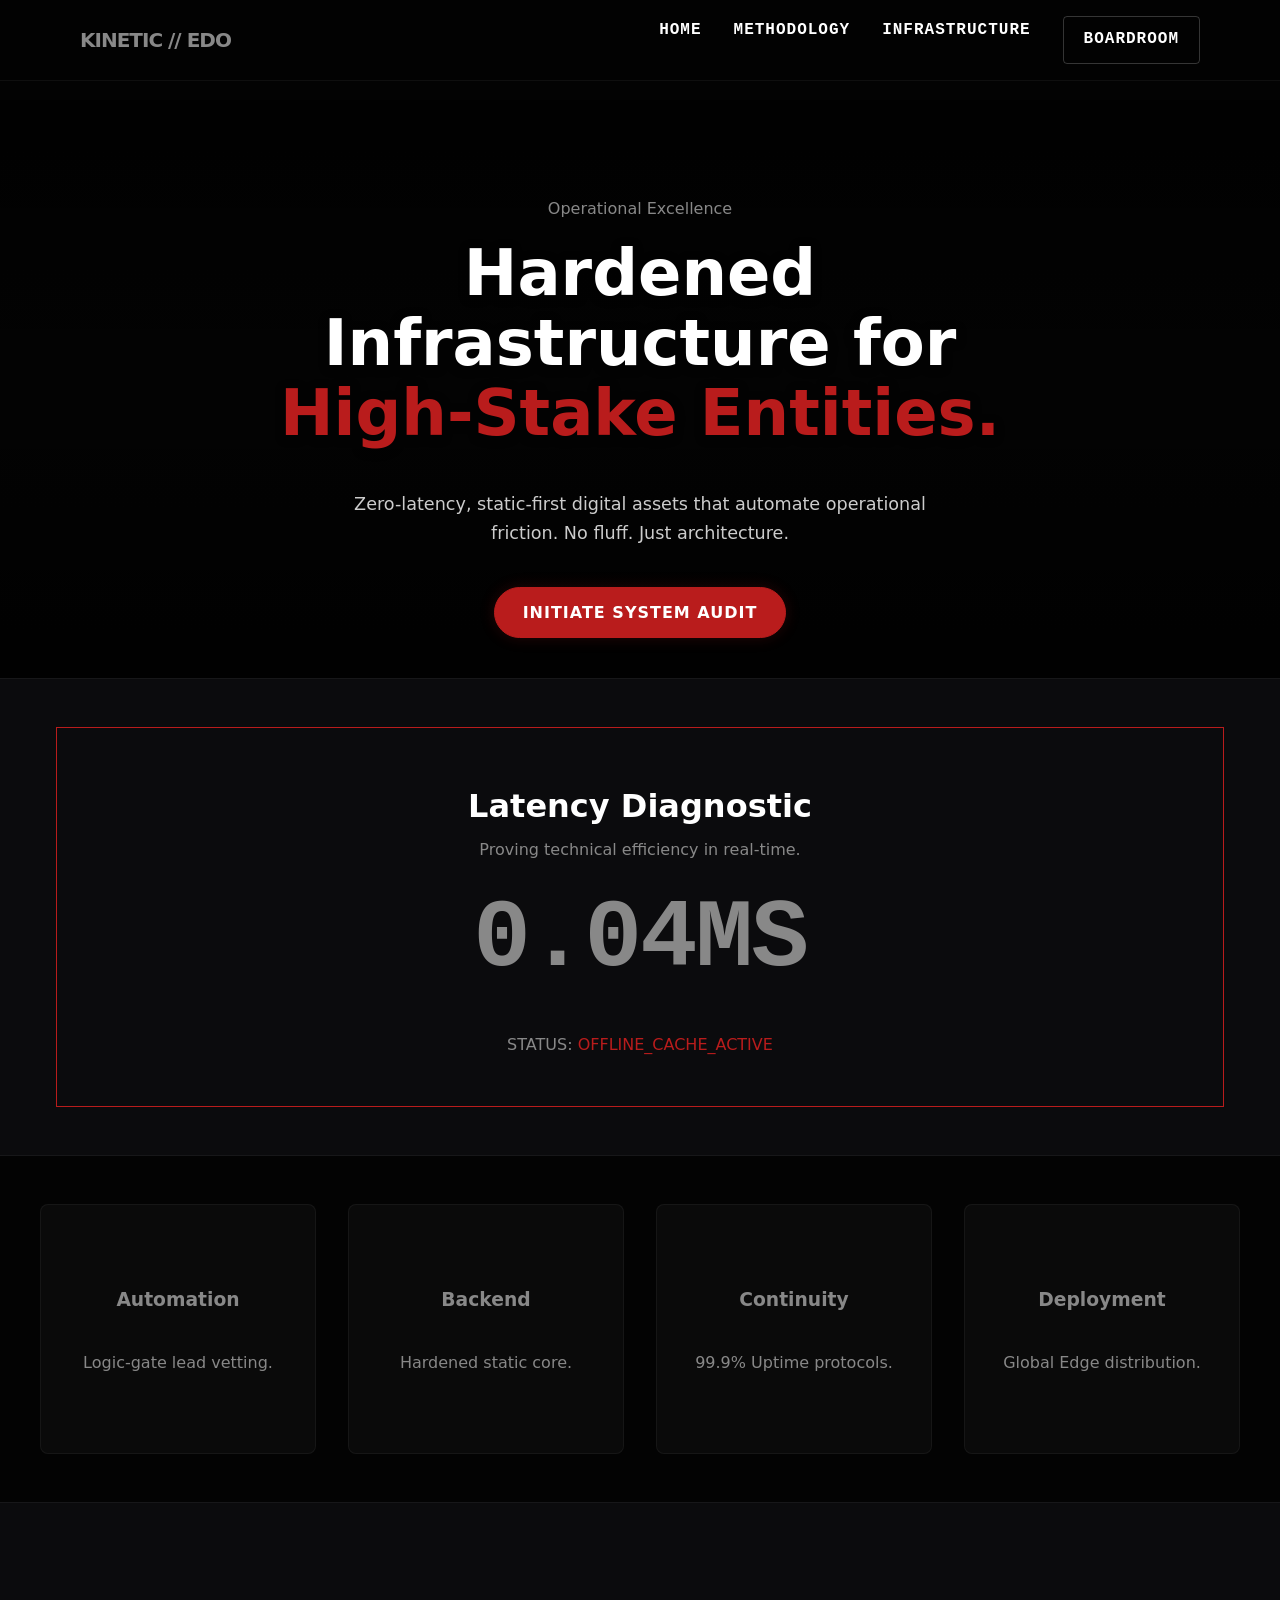
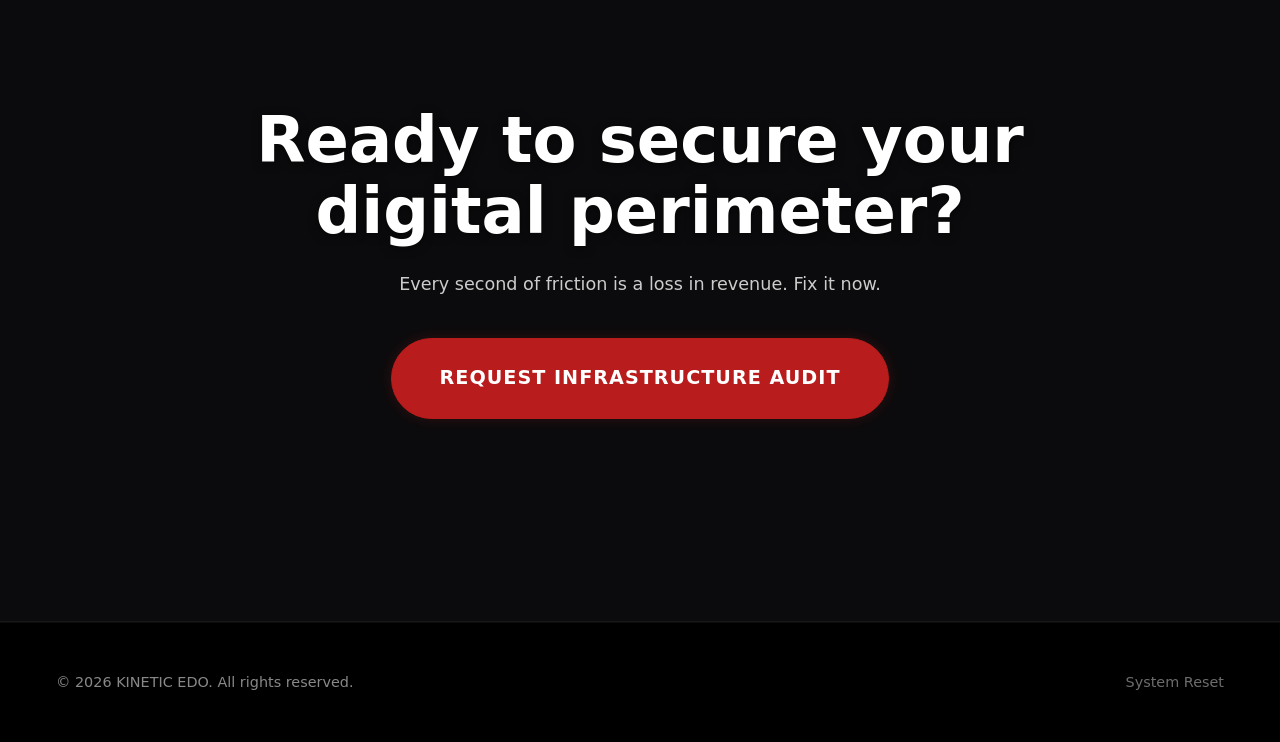
==== commit 8a3cfa59: "Update index.html" ====
--- a/index.html
+++ b/index.html
@@ -19,7 +19,7 @@
 
    <nav class="nav">
   <ul class="nav-list">
-    <li><a href="index.html" class="nav-link">Home</a></li> 
+    <li><a href="index.html" class="nav-link">Home</a></li>
     <li><a href="about.html" class="nav-link">Methodology</a></li>
     <li><a href="services.html" class="nav-link">Infrastructure</a></li>
     <li><a href="portal.html" class="nav-link btn btn-outline">Boardroom</a></li>
@@ -34,7 +34,7 @@
 <div class="video-background">
   <div class="video-overlay"></div>
   <video autoplay muted loop playsinline id="hero-video">
-  <source src="assets/icons/RED MATRIX.mp4" type="video/mp4">
+  <source src="assets/icons/REDMATRIX.mp4" type="video/mp4">
   Your browser does not support the video tag.
 </video>
 </div>
@@ -81,8 +81,8 @@
       
       <div class="card glass" onclick="openDetail('automation')">
         <div class="card-header">
-          <span class="card-id">A <span class="arrow">→</span></span>
-          <div class="card-icon">⚡</div>
+          <span class="card-id"><span class="arrow"></span></span>
+          <div class="card-icon"></div>
         </div>
         <div class="card-main-content">
           <h3>Automation</h3>
@@ -92,8 +92,8 @@
         <div class="card-indicator"></div>
       </div> <div class="card glass" onclick="openDetail('backend')">
         <div class="card-header">
-          <span class="card-id">B <span class="arrow">→</span></span>
-          <div class="card-icon">🛡️</div>
+          <span class="card-id"><span class="arrow"></span></span>
+          <div class="card-icon"></div>
         </div>
         <div class="card-main-content">
           <h3>Backend</h3>
@@ -103,8 +103,8 @@
         <div class="card-indicator"></div>
       </div> <div class="card glass" onclick="openDetail('continuity')">
         <div class="card-header">
-          <span class="card-id">C <span class="arrow">→</span></span>
-          <div class="card-icon">♻️</div>
+          <span class="card-id"> <span class="arrow"></span></span>
+          <div class="card-icon"></div>
         </div>
         <div class="card-main-content">
           <h3>Continuity</h3>
@@ -114,8 +114,8 @@
         <div class="card-indicator"></div>
       </div> <div class="card glass" onclick="openDetail('deployment')">
         <div class="card-header">
-          <span class="card-id">D <span class="arrow">→</span></span>
-          <div class="card-icon">🌐</div>
+          <span class="card-id"> <span class="arrow"></span></span>
+          <div class="card-icon"></div>
         </div>
         <div class="card-main-content">
           <h3>Deployment</h3>
@@ -152,4 +152,4 @@
 
   <script src="scripts.js"></script>
 </body>
-</html>+</html>
--- a/styles.css
+++ b/styles.css
@@ -1,6 +1,17 @@
 /* =========================================
    CLEAN GLOBAL ENGINE
-   ========================================= */
+   ========================================= */html, body {
+  width: 100%;
+  max-width: 100%;
+  overflow-x: hidden; /* THE KILLER OF THE WOBBLE */
+  margin: 0;
+  padding: 0;
+  position: relative;
+}
+
+* {
+  box-sizing: border-box; /* Forces all widths to stay inside their containers */
+}
 :root {
   --color-bg: #030303;
   --color-bg-alt: #0b0b0d; /* Slightly lifted black for sections */
@@ -89,7 +100,10 @@
   font-weight: 800;
   color: var(--color-primary);
   margin-block: var(--space-4);
-}
+
+}
+ 
+ 
 /* =========================================
    REUSABLE UTILITY CLASSES
    ========================================= */
@@ -328,47 +342,137 @@
 .hamburger::after { bottom: 6px; }
 
 @media (max-width: 768px) {
+  .nav {
+    display: flex !important;
+    position: fixed;
+    
+    /* RESET: Explicitly tell it to start at the top-left of the glass */
+    top: 0 !important;
+    left: 0 !important;
+    width: 100vw !important; /* Full width of the viewport */
+    height: 100vh !important; /* Full height of the viewport */
+    
+    background: #050505;
+    z-index: 9999; 
+    
+    /* Center the content */
+    flex-direction: column;
+    justify-content: center;
+    align-items: center;
+    
+    /* Animation - Start completely hidden to the right */
+    transform: translateX(100%);
+    transition: transform 0.4s cubic-bezier(0.16, 1, 0.3, 1);
+    
+    visibility: hidden;
+    pointer-events: none;
+    margin: 0 !important; /* Kill any inherited margins */
+  }
+
+  .nav.open {
+    transform: translateX(0);
+    visibility: visible;
+    pointer-events: all;
+  }
+
   .mobile-nav-toggle {
-    display: block; 
-  }
-
-  /* 1. THE NAV CONTAINER (The "Page") */
-  .nav {
-    position: fixed;
-    top: 80px;      /* Starts right below the header */
-    left: 0;
+    display: block !important;
+    position: fixed; /* Keep it fixed to the screen */
+    top: 20px;
+    right: 20px; /* Use a fixed pixel value for consistency */
+    z-index: 100000 !important; 
+    background: #050505;
+    border: 1px solid var(--color-accent);
+    padding: 12px; /* Bigger tap target */
+  }
+
+/* 1. Reset the button bars when the BUTTON itself has the .open class */
+.mobile-nav-toggle.open .hamburger {
+  background: transparent !important; /* Hide middle bar */
+}
+
+.mobile-nav-toggle.open .hamburger::before {
+  top: 0 !important;
+  transform: rotate(45deg) !important;
+}
+
+.mobile-nav-toggle.open .hamburger::after {
+  bottom: 0 !important;
+  transform: rotate(-45deg) !important;
+}
+
+/* 2. Ensure the toggle button is the HIGHEST layer */
+@media (max-width: 768px) {
+  .mobile-nav-toggle {
+    display: block !important;
+    position: fixed !important; 
+    top: 20px !important;
+    right: 20px !important;
+    z-index: 1000001 !important; /* One level higher than the nav */
+    background: #050505; 
+    border: 1px solid var(--color-accent);
+    padding: 15px;
+    cursor: pointer;
+    line-height: 0;
+  }
+}
+@media (max-width: 768px) {
+  /* Start hidden and slightly lower */
+  .card .click-overlay {
+    opacity: 0;
+    transform: translateY(10px);
+    transition: all 0.6s cubic-bezier(0.16, 1, 0.3, 1);
+    background: rgba(185, 28, 28, 0.15);
+    visibility: hidden;
+  }
+
+  /* Only reveal when the JavaScript gives the green light */
+  .card.is-visible .click-overlay {
+    opacity: 1;
+    transform: translateY(0);
+    visibility: visible;
+  }
+
+  /* Add a red glow to the card border when it's the "active" one on screen */
+  .card.is-visible {
+    border-color: var(--color-accent) !important;
+    box-shadow: 0 0 20px rgba(185, 28, 28, 0.2);
+  }
+}
+
+  /* 4. THE LINKS - Make them big for thumbs */
+.nav-list {
+    flex-direction: column !important;
+    align-items: center !important;
+    justify-content: center !important;
     width: 100%;
-    height: 100vh;  /* Full screen height */
-    background-color: #050505; 
-    border-bottom: 2px solid var(--color-accent);
-    display: none;  /* Hidden by default */
-    z-index: 9998;
-    padding-top: 50px; /* Space from the top of the menu */
-  }
-
-  /* 2. THE OPEN STATE */
-  .nav.open {
-    display: flex !important; /* Switch to Flex to center content */
-    flex-direction: column;
-    align-items: center;
-  }
-
-  /* 3. THE LIST (Centered and Spaced) */
-  .nav-list {
-    display: flex;
-    flex-direction: column;
-    gap: 2.5rem;   /* Big gaps for mobile tapping */
-    padding: 0;
-    margin: 0;
-    text-align: center;
-    width: 100%;
-  }
-
-  /* 4. THE LINKS (Bigger for Mobile) */
-  .nav-link {
-    font-size: 1.5rem !important;
-    display: block;
-    width: 100%;
+    margin: 0 !important;
+    padding: 0 !important;
+    gap: 3rem !important;
+  }
+}
+
+@media (max-width: 768px) {
+  /* Shrink massive titles so they don't push the screen wide */
+  h1, .hero-title {
+    font-size: 1.8rem !important;
+    line-height: 1.2;
+    word-wrap: break-word;
+  }
+
+#cta .btn-primary {
+    width: 90% !important;
+    max-width: 320px;
+    margin: 0 auto;
+    font-size: 1rem !important;
+    padding: 1rem !important;
+    white-space: normal !important; /* Allows text to wrap so it doesn't push the screen wide */
+    line-height: 1.4;
+  }
+
+  .container {
+    padding-left: 15px !important;
+    padding-right: 15px !important;
   }
 }
 /* =========================================
@@ -2044,3 +2148,5 @@
     }
 }
 
+
+
